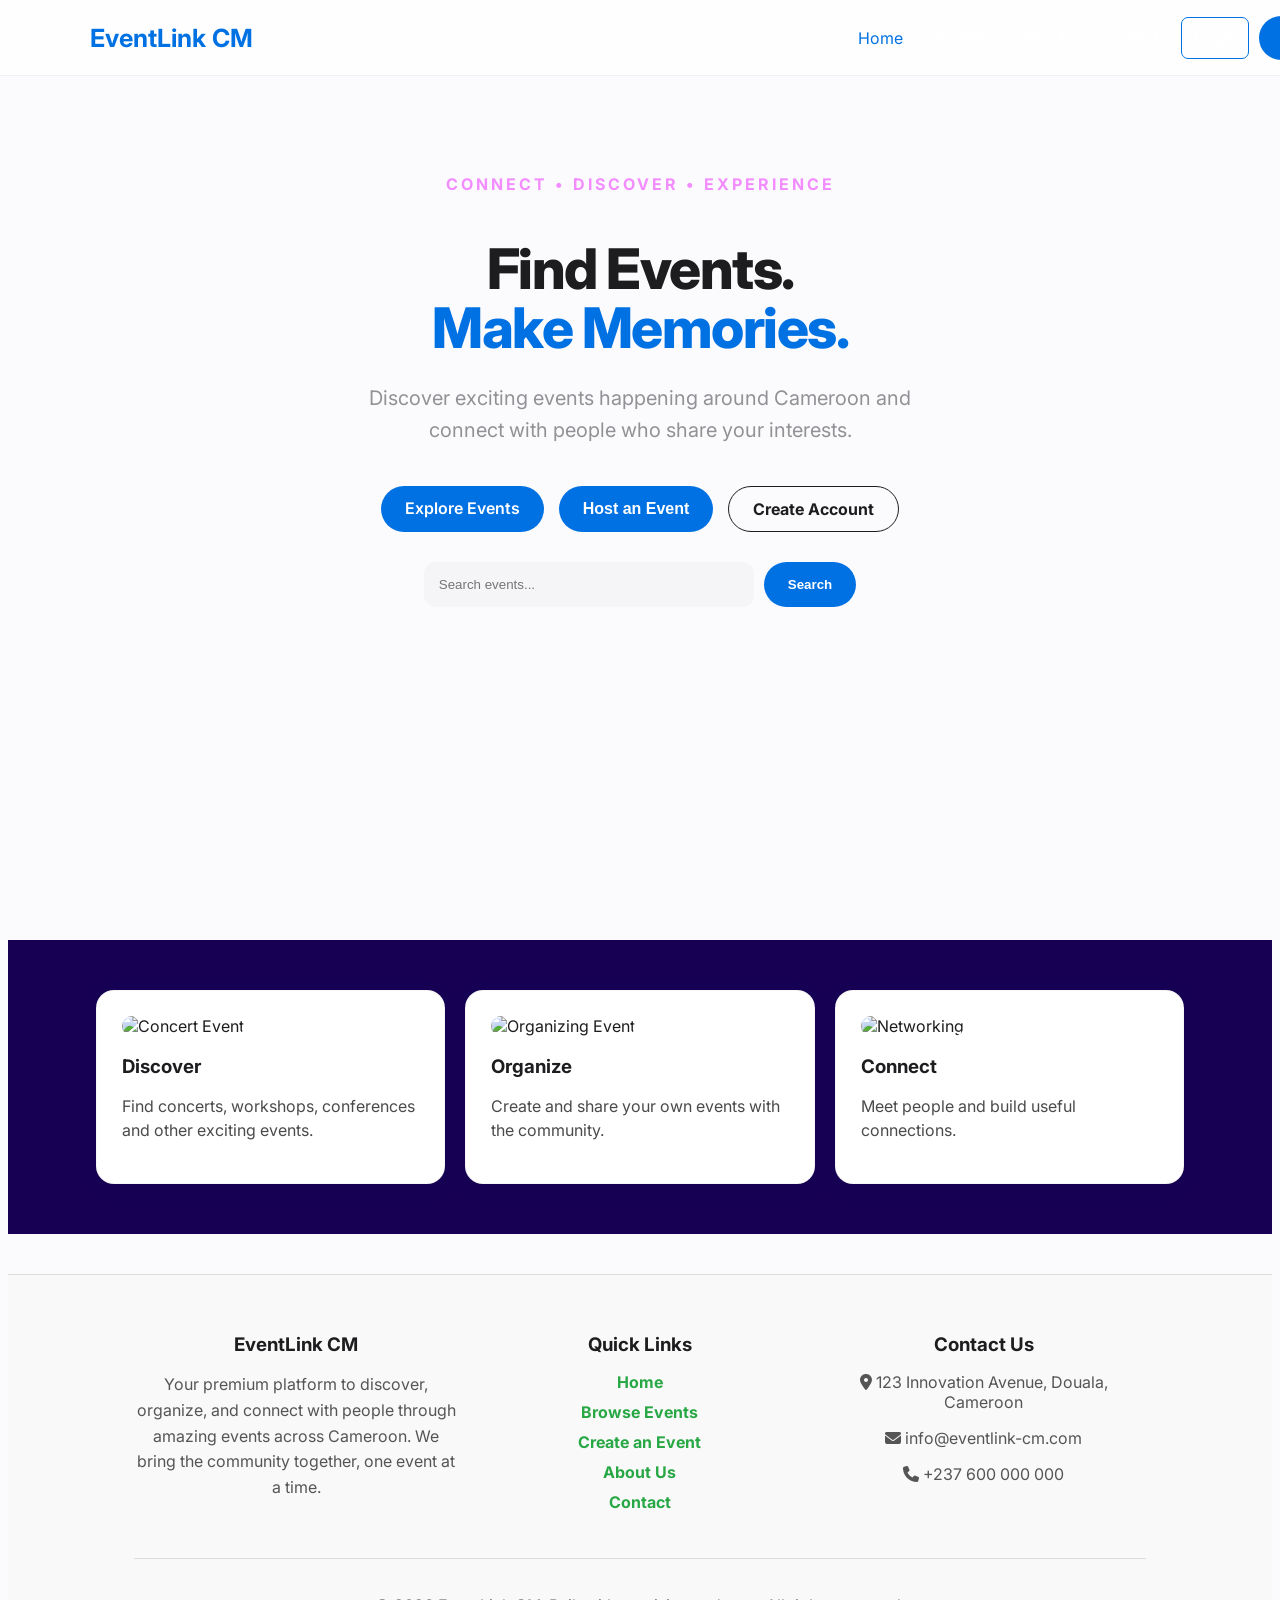
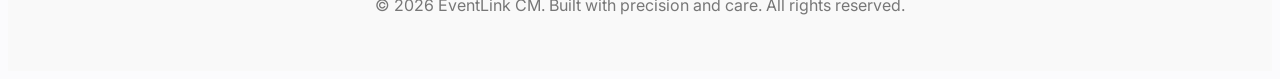
==== EventLink CM Project/frontend/index.html @ 8cf03304 "Add backend scripts and docs" ====
<!-- ==============================================================================
   CHAPTER 7: HTML - THE STRUCTURE (index.html)
   ==============================================================================
   Welcome to HTML (HyperText Markup Language)! 
   HTML is the skeleton of every website. It is made up of "tags" that wrap 
   around text to tell the browser what that text is (e.g., a heading, a button, an image).
   
   Every tag is wrapped in angle brackets like <this>. 
   Most tags have an opening tag <div> and a closing tag </div> with a slash.
   ============================================================================== -->

<!-- This tells the web browser: "Hey, I am using the newest version of HTML (HTML5)!" -->
<!DOCTYPE html>
<html lang="en">

<!-- 
    THE HEAD
    The <head> section is invisible to the user. It contains the brain/metadata of the page.
    This is where we set the title of the tab and link our CSS paint (stylesheets).
-->
<head>
    <meta charset="UTF-8">
    <meta name="viewport" content="width=device-width, initial-scale=1.0"> <!-- Makes it work on mobile phones! -->

    <title>EventLink CM | Home</title>

    <!-- 
        Here we link our CSS files. 
        When the browser reads this, it downloads the CSS and paints the webpage!
    -->
    <link rel="stylesheet" href="css/home.css">
    <link rel="stylesheet" href="https://cdnjs.cloudflare.com/ajax/libs/font-awesome/6.4.0/css/all.min.css">
    <link rel="stylesheet" href="css/futuristic.css">
</head>

<!-- 
    THE BODY
    Everything inside the <body> tag is visible to the user on the screen.
-->
<body>

<!-- 
    <header> is a structural tag that tells the browser: "This is the top navigation bar."
    The 'class="navbar"' attribute lets our CSS (futuristic.css) find this exact tag and style it.
-->
<header class="navbar">

    <!-- <a> (Anchor tag) creates a clickable link. "href" tells it where to go when clicked. -->
    <a href="/" class="logo">
        <span>EventLink</span> <span>CM</span>
    </a>

    <!-- <nav> stands for Navigation. It groups all our menu links together. -->
    <nav id="navMenu">
        <a href="/" class="active">Home</a>
        <a href="/events">Events</a>
        <a href="/about">About</a>
        <a href="/contact">Contact</a>

        <a href="/login" class="login-btn">Login</a>
        <a href="/register" class="register-btn">Register</a>
    </nav>

</header>


<!-- 
    <section> is like a chapter in a book. It groups a large piece of the webpage together.
    Here we create the "Hero" section (the big welcome banner).
-->
<section class="hero">

    <!-- <div> is an invisible box used to group elements together so we can style them. -->
    <div class="hero-content">

        <!-- <p> stands for Paragraph. It is used for standard text. -->
        <p class="tagline">
            CONNECT • DISCOVER • EXPERIENCE
        </p>

        <!-- <h1> is a Heading 1. It is the biggest, most important text on the page. -->
        <h1>
            Find Events.<br> <!-- <br> creates a line break (like pressing Enter on a keyboard) -->
            <span>Make Memories.</span> <!-- <span> lets us color a specific word differently using CSS -->
        </h1>

        <p class="intro">
            Discover exciting events happening around Cameroon
            and connect with people who share your interests.
        </p>

        <div class="hero-buttons">
            <a href="/events" class="primary-btn">Explore Events</a>
            
            <!-- 
                This button has an 'onclick' attribute. 
                When clicked, it triggers a JavaScript function called goToCreateEvent().
            -->
            <button onclick="goToCreateEvent()" class="primary-btn" style="background-color: #28a745; color: white; border-color: #28a745; padding: 12px 24px; font-weight: 600; font-size: 16px;">Host an Event</button>
            <a href="/register" class="secondary-btn" style="background: transparent; color: #1D1D1F; border: 1px solid #1D1D1F; padding: 12px 24px; text-decoration: none; display: inline-block; font-weight: bold; border-radius: 999px;">Create Account</a>
        </div>
        
        <div class="home-search-container" style="margin-top: 30px; display: flex; justify-content: center; gap: 10px;">
            <!-- <input> creates a text box where the user can type something. -->
            <input type="text" id="homeSearch" placeholder="Search events..." style="padding: 12px; width: 300px; border-radius: 4px; border: 1px solid #ccc;">
            <button onclick="searchFromHome()" style="padding: 12px 24px;">Search</button>
        </div>

    </div>

</section>


<section class="quick-section">

    <div class="quick-card">
        <!-- <img> displays an image. "src" is the URL of the image. "alt" is text for blind users using screen readers. -->
        <img src="https://images.unsplash.com/photo-1540575467063-178a50c2df87?w=500&auto=format&fit=crop&q=60" alt="Concert Event">
        <h3>Discover</h3> <!-- <h3> is a Heading 3. Smaller than an h1 or h2. -->
        <p>
            Find concerts, workshops, conferences and other
            exciting events.
        </p>
    </div>

    <div class="quick-card">
        <img src="https://images.unsplash.com/photo-1505373877841-8d25f7d46678?w=500&auto=format&fit=crop&q=60" alt="Organizing Event">
        <h3>Organize</h3>
        <p>
            Create and share your own events with the community.
        </p>
    </div>

    <div class="quick-card">
        <img src="https://images.unsplash.com/photo-1511632765486-a01c80cf59af?w=500&auto=format&fit=crop&q=60" alt="Networking">
        <h3>Connect</h3>
        <p>
            Meet people and build useful connections.
        </p>
    </div>

</section>


<!-- 
    <footer> tells the browser: "This is the very bottom of the page." 
    We use "inline styles" (style="...") here. This is a quick way to apply CSS directly to a tag 
    without needing to use futuristic.css.
-->
<footer style="background-color: #f9f9f9; padding: 40px 10%; border-top: 1px solid #ddd; margin-top: 40px;">
    <div style="display: flex; justify-content: space-between; flex-wrap: wrap; gap: 20px;">
        <div style="flex: 1; min-width: 250px;">
            <h3 style="color: #10003c; margin-bottom: 15px; font-family: 'Orbitron', sans-serif;">EventLink CM</h3>
            <p style="color: #555; line-height: 1.6;">Your premium platform to discover, organize, and connect with people through amazing events across Cameroon. We bring the community together, one event at a time.</p>
        </div>
        <div style="flex: 1; min-width: 200px;">
            <h3 style="color: #10003c; margin-bottom: 15px; font-family: 'Orbitron', sans-serif;">Quick Links</h3>
            <!-- <ul> creates an Unordered List (bullet points). <li> creates a List Item. -->
            <ul style="list-style: none; padding: 0;">
                <li style="margin-bottom: 10px;"><a href="/" style="color: #28a745; text-decoration: none; font-weight: bold;">Home</a></li>
                <li style="margin-bottom: 10px;"><a href="/events" style="color: #28a745; text-decoration: none; font-weight: bold;">Browse Events</a></li>
                <li style="margin-bottom: 10px;"><a href="/create-event" style="color: #28a745; text-decoration: none; font-weight: bold;">Create an Event</a></li>
                <li style="margin-bottom: 10px;"><a href="/about" style="color: #28a745; text-decoration: none; font-weight: bold;">About Us</a></li>
                <li style="margin-bottom: 10px;"><a href="/contact" style="color: #28a745; text-decoration: none; font-weight: bold;">Contact</a></li>
            </ul>
        </div>
        <div style="flex: 1; min-width: 250px;">
            <h3 style="color: #10003c; margin-bottom: 15px; font-family: 'Orbitron', sans-serif;">Contact Us</h3>
            <p style="color: #555; margin-bottom: 10px;"><i class="fas fa-map-marker-alt"></i> 123 Innovation Avenue, Douala, Cameroon</p>
            <p style="color: #555; margin-bottom: 10px;"><i class="fas fa-envelope"></i> info@eventlink-cm.com</p>
            <p style="color: #555;"><i class="fas fa-phone"></i> +237 600 000 000</p>
        </div>
    </div>
    <div style="text-align: center; margin-top: 30px; padding-top: 20px; border-top: 1px solid #ddd; color: #777;">
        <p>© 2026 EventLink CM. Built with precision and care. All rights reserved.</p>
    </div>
</footer>

<!-- 
    <script> tags are always placed at the VERY BOTTOM of the body.
    Why? Because the browser loads the page from top to bottom. We want the user to see the 
    HTML and CSS immediately before the browser starts downloading the Javascript logic.
-->
<script src="js/home.js"></script>

</body>
</html>
---- EventLink CM Project/frontend/css/home.css ----
@* {
    margin: 0;
    padding: 0;
    box-sizing: border-box;
}

body {
    font-family: Arial, sans-serif;
    background: #1200441c;
    color: white;
}


/* NAVBAR */

.navbar {
    position: absolute;
    top: 0;
    left: 0;

    width: 100%;
    height: 75px;

    display: flex;
    align-items: center;
    justify-content: space-between;

    padding: 0 7%;

    background: rgba(10, 0, 40, 0.65);

    z-index: 10;
}

.logo {
    color: white;
    text-decoration: none;

    font-size: 25px;
    font-weight: bold;
}

.logo span {
    color: #0071E3;
}

nav {
    display: flex;
    align-items: center;
    gap: 10px;
}

nav a {
    color: white;
    text-decoration: none;

    padding: 10px 12px;
}

nav a:hover,
nav .active {
    color: #0071E3;
}


/* BUTTONS */

.login-btn {
    border: 1px solid #0071E3;
    border-radius: 7px;
}

.register-btn {
    background: #0071E3;
    color: #16002f !important;

    border-radius: 7px;
}


/* MOBILE MENU */

.menu-btn {
    display: none;

    border: none;
    background: none;

    color: white;

    font-size: 27px;

    cursor: pointer;
}


/* HERO */

.hero {
    min-height: 78vh;

    display: flex;
    align-items: center;

    padding: 120px 10% 60px;

    background-image:
        linear-gradient(
            rgba(12, 0, 55, 0.35),
            rgba(12, 0, 55, 0.50)
        ),
        url("../images/background.jpeg");

    background-size: cover;
    background-position: center;
}

.hero-content {
    max-width: 650px;
}

.tagline {
    color: #f28cff;

    letter-spacing: 3px;

    font-weight: bold;

    margin-bottom: 15px;
}

h1 {
    font-size: clamp(45px, 7vw, 78px);

    line-height: 1.05;

    margin-bottom: 20px;
}

h1 span {
    color: #0071E3;
}

.intro {
    font-size: 18px;

    line-height: 1.6;

    max-width: 570px;

    opacity: 0.9;
}


/* HERO BUTTONS */

.hero-buttons {
    display: flex;

    gap: 15px;

    margin-top: 30px;
}

.primary-btn,
.secondary-btn {
    padding: 14px 22px;

    border-radius: 8px;

    text-decoration: none;

    font-weight: bold;
}

.primary-btn {
    background: #0071E3;

    color: #18002f;
}

.secondary-btn {
    border: 1px solid white;

    color: white;
}


/* QUICK SECTION */

.quick-section {
    display: flex;

    gap: 20px;

    justify-content: center;

    padding: 50px 7%;

    background: #170054;
}

.quick-card {
    width: 30%;

    padding: 25px;

    background: rgba(255,255,255,0.08);

    border-radius: 12px;
}

.quick-card h3 {
    margin-bottom: 10px;
}

.quick-card p {
    line-height: 1.5;

    opacity: 0.8;
}


/* FOOTER */

footer {
    text-align: center;

    padding: 20px;

    background: #0d0032;
}


/* RESPONSIVE */

@media(max-width: 800px) {

    nav {
        display: none;
    }

    .menu-btn {
        display: block;
    }

    .quick-section {
        flex-direction: column;
    }

    .quick-card {
        width: 100%;
    }

    .hero {
        padding-left: 7%;
        padding-right: 7%;
    }
}
---- EventLink CM Project/frontend/css/futuristic.css ----
/* ==============================================================================
   CHAPTER 6: CSS - THE PAINT AND DECORATION (futuristic.css)
   ==============================================================================
   Welcome to CSS (Cascading Style Sheets)! 
   If HTML builds the walls and doors of our house, CSS is the interior designer.
   It controls colors, fonts, spacing, and animations.
   
   How it works:
   1. You select a target (e.g., "body" or a specific class like ".navbar").
   2. You give it rules (e.g., "color: blue").
   ============================================================================== */

/* This line imports a beautiful font called "Inter" from Google's free font library */
@import url('https://fonts.googleapis.com/css2?family=Inter:wght@400;500;600;700;800&display=swap');

/* ------------------------------------------------------------------------------
   1. THE BODY (The entirely of the webpage)
   ------------------------------------------------------------------------------ */
/* Selecting "body" means these rules apply to the entire website background. */
body {
    background-color: #FBFBFD !important; /* A very light, clean gray/white */
    color: #1D1D1F !important;            /* Dark gray for the text (easier on eyes than pure black) */
    
    /* We tell the browser to use our imported "Inter" font. 
       If it fails, it falls back to Arial or sans-serif. */
    font-family: -apple-system, BlinkMacSystemFont, "Inter", "Segoe UI", Roboto, Helvetica, Arial, sans-serif !important;
    
    /* These smooth out the jagged edges of text on modern screens */
    -webkit-font-smoothing: antialiased;
    -moz-osx-font-smoothing: grayscale;
}

/* ------------------------------------------------------------------------------
   2. TYPOGRAPHY (Headers and Logos)
   ------------------------------------------------------------------------------ */
/* You can select multiple things at once by separating them with commas. */
h1, h2, h3, .logo {
    font-family: inherit !important;
    color: #1D1D1F !important;
    font-weight: 700 !important; /* Makes the text bold and thick */
}

/* ------------------------------------------------------------------------------
   3. CLASSES (Reusable Styles)
   ------------------------------------------------------------------------------ */
/* 
   A dot (.) means we are selecting a "class".
   In HTML, if you write <div class="navbar">, this CSS will find it and style it!
*/
.navbar {
    /* rgba is a color format: Red, Green, Blue, Alpha(Transparency). 0.72 means 72% solid. */
    background: rgba(255, 255, 255, 0.72) !important;
    
    /* 'backdrop-filter' is a modern trick that creates a frosted-glass blur effect behind the navbar! */
    backdrop-filter: blur(20px) saturate(180%) !important;
    -webkit-backdrop-filter: blur(20px) saturate(180%) !important;
    
    /* Adds a tiny, almost invisible line at the bottom of the navbar to separate it */
    border-bottom: 1px solid rgba(0, 0, 0, 0.05) !important;
}

/* ------------------------------------------------------------------------------
   4. HOVER STATES (Interactivity)
   ------------------------------------------------------------------------------ */
/* The ":hover" pseudo-class tells CSS what to do when the user's mouse rests on the button. */
.primary-btn:hover, button:hover {
    background: #0077ED !important; /* Slightly brighter blue */
    /* Make the shadow larger to make the button look like it is lifting off the page */
    box-shadow: 0 6px 20px rgba(0, 113, 227, 0.4) !important;
    /* Move the button 1 pixel UP on the Y-axis */
    transform: translateY(-1px) !important;
}

/* ------------------------------------------------------------------------------
   5. GENERAL COMPONENTS (Buttons & Inputs)
   ------------------------------------------------------------------------------ */
/* We style the primary buttons to look like modern pill-shaped SaaS buttons. */
.primary-btn, button, .register-btn {
    background: #0071E3 !important; /* Apple Blue */
    color: #ffffff !important;      /* White text */
    border: none !important;        /* Remove the ugly default borders */
    
    /* 'border-radius: 999px' makes the corners completely round (a pill shape) */
    border-radius: 999px !important; 
    
    /* 'padding' is the inner space between the text and the edge of the button */
    padding: 12px 24px !important;
    font-weight: 600 !important;
    
    /* 'transition' makes the hover animations smooth (taking 0.3 seconds) instead of instant */
    transition: all 0.3s ease !important;
    cursor: pointer; /* Changes the mouse arrow into a clicking hand */
}

/* Modern text input boxes for forms */
input, select, textarea {
    background: #F5F5F7 !important;
    color: #1D1D1F !important;
    border-radius: 12px !important; /* Slightly rounded corners */
    padding: 14px !important;
    border: 1px solid transparent !important;
    transition: all 0.2s ease !important;
}

/* When the user clicks inside an input box, it "focuses". */
input:focus, select:focus, textarea:focus {
    border-color: #0071E3 !important; /* Give it a blue border */
    background: #ffffff !important;   /* Turn the background pure white */
    outline: none !important;
    /* Create a glowing blue ring around the box */
    box-shadow: 0 0 0 4px rgba(0, 113, 227, 0.1) !important;
}

/* ------------------------------------------------------------------------------
   6. CARDS AND LAYOUT
   ------------------------------------------------------------------------------ */
/* These rules make our event cards look like premium physical cards floating on the screen. */
.event-card, .quick-card, .auth-box, .about-box {
    background: #ffffff !important;
    border: 1px solid rgba(0, 0, 0, 0.04) !important;
    
    /* Adds a very soft shadow below the card */
    box-shadow: 0 4px 24px rgba(0, 0, 0, 0.04) !important;
    border-radius: 18px !important;
    transition: transform 0.3s ease, box-shadow 0.3s ease !important;
}

.event-card:hover, .quick-card:hover {
    transform: translateY(-4px) !important; /* Float up 4 pixels when hovered */
    box-shadow: 0 12px 32px rgba(0, 0, 0, 0.08) !important; /* Shadow gets darker/bigger */
}

.hero {
    background: #FBFBFD !important;
    text-align: center;
    padding: 150px 10% 80px 10% !important;
    
    /* Flexbox is a layout mode that makes centering and aligning things very easy! */
    display: flex;
    flex-direction: column;
    align-items: center;
}

.hero h1 {
    font-size: 56px !important;
    font-weight: 800 !important;
    letter-spacing: -1.5px !important; /* Squeezes the letters slightly closer together */
    margin-bottom: 24px !important;
}

.hero .intro {
    color: #86868B !important;
    font-size: 20px !important;
    max-width: 600px;
    margin: 0 auto 40px auto !important; /* Centers the text block horizontally */
}

.hero-buttons {
    display: flex;
    justify-content: center;
    gap: 15px; /* Adds 15 pixels of space between the buttons */
    width: 100%;
}

.event-icon img, .quick-card img {
    border-radius: 12px !important;
    width: 100%;
    /* 'object-fit: cover' ensures the image fills the space without stretching/distorting */
    object-fit: cover; 
}
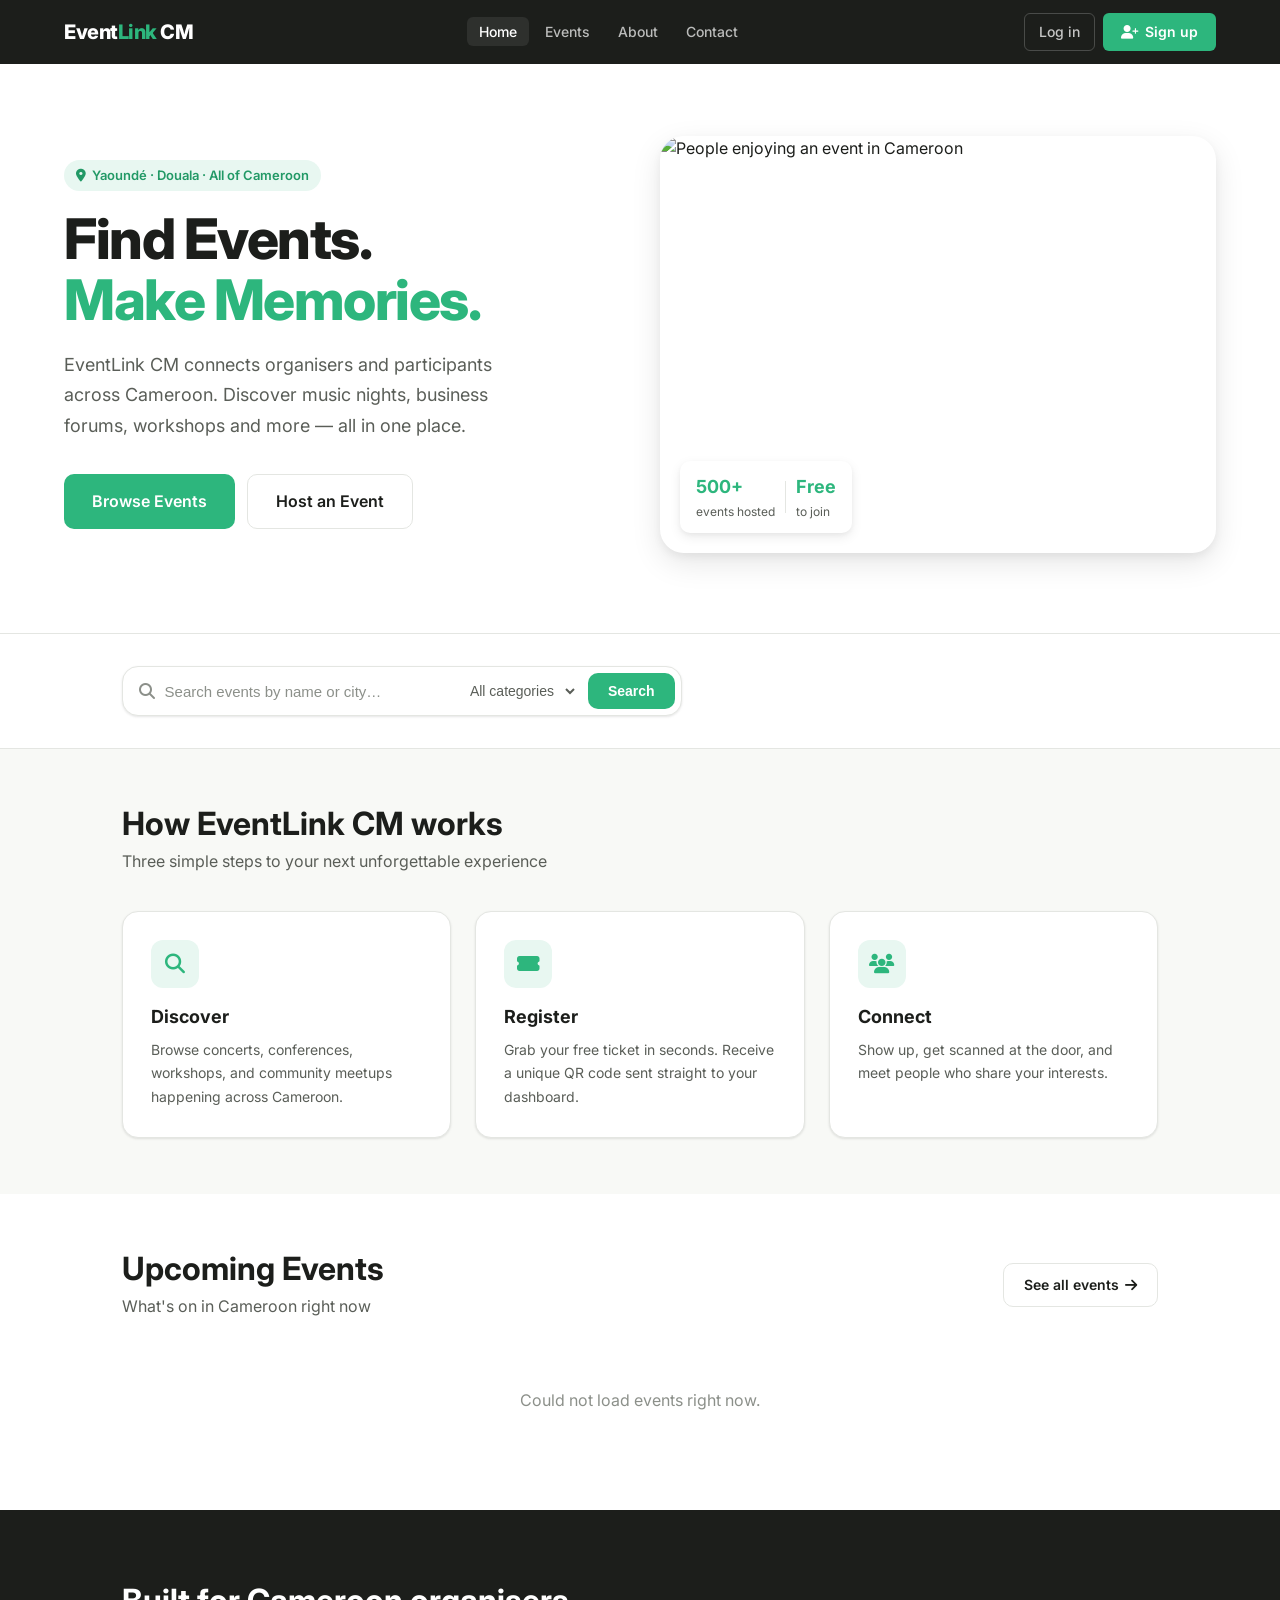
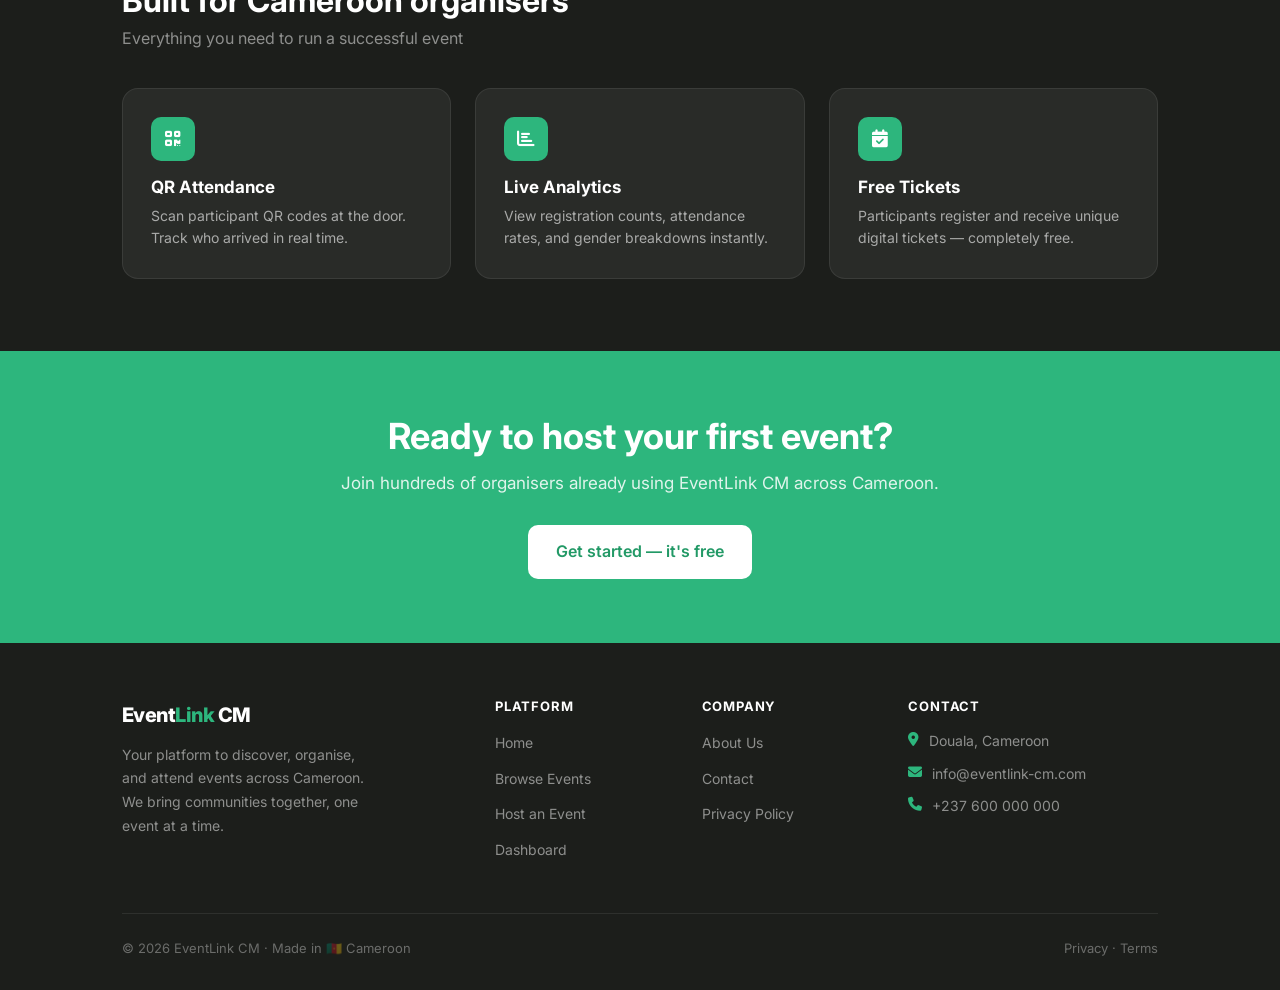
==== commit 536c46e5: "prepare for render deployment" ====
--- a/EventLink CM Project/frontend/index.html
+++ b/EventLink CM Project/frontend/index.html
@@ -1,187 +1,204 @@
-<!-- ==============================================================================
-   CHAPTER 7: HTML - THE STRUCTURE (index.html)
-   ==============================================================================
-   Welcome to HTML (HyperText Markup Language)! 
-   HTML is the skeleton of every website. It is made up of "tags" that wrap 
-   around text to tell the browser what that text is (e.g., a heading, a button, an image).
-   
-   Every tag is wrapped in angle brackets like <this>. 
-   Most tags have an opening tag <div> and a closing tag </div> with a slash.
-   ============================================================================== -->
-
-<!-- This tells the web browser: "Hey, I am using the newest version of HTML (HTML5)!" -->
 <!DOCTYPE html>
 <html lang="en">
-
-<!-- 
-    THE HEAD
-    The <head> section is invisible to the user. It contains the brain/metadata of the page.
-    This is where we set the title of the tab and link our CSS paint (stylesheets).
--->
 <head>
-    <meta charset="UTF-8">
-    <meta name="viewport" content="width=device-width, initial-scale=1.0"> <!-- Makes it work on mobile phones! -->
-
-    <title>EventLink CM | Home</title>
-
-    <!-- 
-        Here we link our CSS files. 
-        When the browser reads this, it downloads the CSS and paints the webpage!
-    -->
-    <link rel="stylesheet" href="css/home.css">
-    <link rel="stylesheet" href="https://cdnjs.cloudflare.com/ajax/libs/font-awesome/6.4.0/css/all.min.css">
-    <link rel="stylesheet" href="css/futuristic.css">
+  <meta charset="UTF-8">
+  <meta name="viewport" content="width=device-width, initial-scale=1.0">
+  <title>EventLink CM | Discover Events in Cameroon</title>
+  <link rel="stylesheet" href="css/style.css">
+  <link rel="stylesheet" href="https://cdnjs.cloudflare.com/ajax/libs/font-awesome/6.4.0/css/all.min.css">
 </head>
-
-<!-- 
-    THE BODY
-    Everything inside the <body> tag is visible to the user on the screen.
--->
 <body>
 
-<!-- 
-    <header> is a structural tag that tells the browser: "This is the top navigation bar."
-    The 'class="navbar"' attribute lets our CSS (futuristic.css) find this exact tag and style it.
--->
+<!-- NAVBAR -->
 <header class="navbar">
-
-    <!-- <a> (Anchor tag) creates a clickable link. "href" tells it where to go when clicked. -->
-    <a href="/" class="logo">
-        <span>EventLink</span> <span>CM</span>
-    </a>
-
-    <!-- <nav> stands for Navigation. It groups all our menu links together. -->
-    <nav id="navMenu">
-        <a href="/" class="active">Home</a>
-        <a href="/events">Events</a>
-        <a href="/about">About</a>
-        <a href="/contact">Contact</a>
-
-        <a href="/login" class="login-btn">Login</a>
-        <a href="/register" class="register-btn">Register</a>
-    </nav>
-
+  <a href="/" class="logo">Event<span>Link</span> CM</a>
+
+  <ul class="nav-links" id="navLinks">
+    <li><a href="/" class="active">Home</a></li>
+    <li><a href="/events">Events</a></li>
+    <li><a href="/about">About</a></li>
+    <li><a href="/contact">Contact</a></li>
+  </ul>
+
+  <div class="nav-actions">
+    <a href="/login" class="btn-ghost">Log in</a>
+    <a href="/register" class="btn-primary"><i class="fas fa-user-plus"></i> Sign up</a>
+    <button class="menu-toggle" onclick="toggleNav()" aria-label="Menu">
+      <i class="fas fa-bars"></i>
+    </button>
+  </div>
 </header>
 
-
-<!-- 
-    <section> is like a chapter in a book. It groups a large piece of the webpage together.
-    Here we create the "Hero" section (the big welcome banner).
--->
+<!-- HERO -->
 <section class="hero">
-
-    <!-- <div> is an invisible box used to group elements together so we can style them. -->
-    <div class="hero-content">
-
-        <!-- <p> stands for Paragraph. It is used for standard text. -->
-        <p class="tagline">
-            CONNECT • DISCOVER • EXPERIENCE
-        </p>
-
-        <!-- <h1> is a Heading 1. It is the biggest, most important text on the page. -->
-        <h1>
-            Find Events.<br> <!-- <br> creates a line break (like pressing Enter on a keyboard) -->
-            <span>Make Memories.</span> <!-- <span> lets us color a specific word differently using CSS -->
-        </h1>
-
-        <p class="intro">
-            Discover exciting events happening around Cameroon
-            and connect with people who share your interests.
-        </p>
-
-        <div class="hero-buttons">
-            <a href="/events" class="primary-btn">Explore Events</a>
-            
-            <!-- 
-                This button has an 'onclick' attribute. 
-                When clicked, it triggers a JavaScript function called goToCreateEvent().
-            -->
-            <button onclick="goToCreateEvent()" class="primary-btn" style="background-color: #28a745; color: white; border-color: #28a745; padding: 12px 24px; font-weight: 600; font-size: 16px;">Host an Event</button>
-            <a href="/register" class="secondary-btn" style="background: transparent; color: #1D1D1F; border: 1px solid #1D1D1F; padding: 12px 24px; text-decoration: none; display: inline-block; font-weight: bold; border-radius: 999px;">Create Account</a>
+  <div class="hero-text">
+    <span class="hero-badge"><i class="fas fa-map-marker-alt"></i> Yaoundé · Douala · All of Cameroon</span>
+    <h1>Find Events.<br><em>Make Memories.</em></h1>
+    <p>EventLink CM connects organisers and participants across Cameroon. Discover music nights, business forums, workshops and more — all in one place.</p>
+    <div class="hero-cta">
+      <a href="/events" class="btn btn-green btn-lg">Browse Events</a>
+      <a href="/register" class="btn btn-outline btn-lg">Host an Event</a>
+    </div>
+  </div>
+  <div class="hero-visual">
+    <img src="https://images.unsplash.com/photo-1540575467063-178a50c2df87?w=800&auto=format&fit=crop&q=80" alt="People enjoying an event in Cameroon">
+    <div class="hero-stat-bubble">
+      <div>
+        <strong>500+</strong>
+        <div style="font-size:12px;color:#5A5E58;">events hosted</div>
+      </div>
+      <span style="width:1px;height:32px;background:#E4E6E2;"></span>
+      <div>
+        <strong style="color:#2DB67D;">Free</strong>
+        <div style="font-size:12px;color:#5A5E58;">to join</div>
+      </div>
+    </div>
+  </div>
+</section>
+
+<!-- SEARCH + FILTER -->
+<section class="section-sm" style="background:#fff;border-bottom:1px solid #E4E6E2;">
+  <div class="container">
+    <div class="search-bar">
+      <i class="fas fa-search" style="color:#8C908A;"></i>
+      <input type="text" id="homeSearch" placeholder="Search events by name or city…">
+      <select id="homeCategory">
+        <option value="all">All categories</option>
+        <option value="music">🎵 Music</option>
+        <option value="business">💼 Business</option>
+        <option value="technology">💻 Technology</option>
+        <option value="education">📚 Education</option>
+        <option value="sports">⚽ Sports</option>
+      </select>
+      <button class="btn btn-green" onclick="searchFromHome()">Search</button>
+    </div>
+  </div>
+</section>
+
+<!-- HOW IT WORKS -->
+<section class="section" style="background:#F8F9F6;">
+  <div class="container">
+    <h2 class="section-title">How EventLink CM works</h2>
+    <p class="section-sub">Three simple steps to your next unforgettable experience</p>
+    <div class="grid-3">
+      <div class="card" style="padding:28px;">
+        <div style="width:48px;height:48px;background:#E8F7F1;border-radius:12px;display:flex;align-items:center;justify-content:center;margin-bottom:18px;">
+          <i class="fas fa-search" style="color:#2DB67D;font-size:20px;"></i>
         </div>
-        
-        <div class="home-search-container" style="margin-top: 30px; display: flex; justify-content: center; gap: 10px;">
-            <!-- <input> creates a text box where the user can type something. -->
-            <input type="text" id="homeSearch" placeholder="Search events..." style="padding: 12px; width: 300px; border-radius: 4px; border: 1px solid #ccc;">
-            <button onclick="searchFromHome()" style="padding: 12px 24px;">Search</button>
+        <h3 style="font-size:18px;margin-bottom:10px;">Discover</h3>
+        <p style="color:#5A5E58;font-size:14px;line-height:1.7;">Browse concerts, conferences, workshops, and community meetups happening across Cameroon.</p>
+      </div>
+      <div class="card" style="padding:28px;">
+        <div style="width:48px;height:48px;background:#E8F7F1;border-radius:12px;display:flex;align-items:center;justify-content:center;margin-bottom:18px;">
+          <i class="fas fa-ticket-alt" style="color:#2DB67D;font-size:20px;"></i>
         </div>
-
-    </div>
-
-</section>
-
-
-<section class="quick-section">
-
-    <div class="quick-card">
-        <!-- <img> displays an image. "src" is the URL of the image. "alt" is text for blind users using screen readers. -->
-        <img src="https://images.unsplash.com/photo-1540575467063-178a50c2df87?w=500&auto=format&fit=crop&q=60" alt="Concert Event">
-        <h3>Discover</h3> <!-- <h3> is a Heading 3. Smaller than an h1 or h2. -->
-        <p>
-            Find concerts, workshops, conferences and other
-            exciting events.
-        </p>
-    </div>
-
-    <div class="quick-card">
-        <img src="https://images.unsplash.com/photo-1505373877841-8d25f7d46678?w=500&auto=format&fit=crop&q=60" alt="Organizing Event">
-        <h3>Organize</h3>
-        <p>
-            Create and share your own events with the community.
-        </p>
-    </div>
-
-    <div class="quick-card">
-        <img src="https://images.unsplash.com/photo-1511632765486-a01c80cf59af?w=500&auto=format&fit=crop&q=60" alt="Networking">
-        <h3>Connect</h3>
-        <p>
-            Meet people and build useful connections.
-        </p>
-    </div>
-
-</section>
-
-
-<!-- 
-    <footer> tells the browser: "This is the very bottom of the page." 
-    We use "inline styles" (style="...") here. This is a quick way to apply CSS directly to a tag 
-    without needing to use futuristic.css.
--->
-<footer style="background-color: #f9f9f9; padding: 40px 10%; border-top: 1px solid #ddd; margin-top: 40px;">
-    <div style="display: flex; justify-content: space-between; flex-wrap: wrap; gap: 20px;">
-        <div style="flex: 1; min-width: 250px;">
-            <h3 style="color: #10003c; margin-bottom: 15px; font-family: 'Orbitron', sans-serif;">EventLink CM</h3>
-            <p style="color: #555; line-height: 1.6;">Your premium platform to discover, organize, and connect with people through amazing events across Cameroon. We bring the community together, one event at a time.</p>
+        <h3 style="font-size:18px;margin-bottom:10px;">Register</h3>
+        <p style="color:#5A5E58;font-size:14px;line-height:1.7;">Grab your free ticket in seconds. Receive a unique QR code sent straight to your dashboard.</p>
+      </div>
+      <div class="card" style="padding:28px;">
+        <div style="width:48px;height:48px;background:#E8F7F1;border-radius:12px;display:flex;align-items:center;justify-content:center;margin-bottom:18px;">
+          <i class="fas fa-users" style="color:#2DB67D;font-size:20px;"></i>
         </div>
-        <div style="flex: 1; min-width: 200px;">
-            <h3 style="color: #10003c; margin-bottom: 15px; font-family: 'Orbitron', sans-serif;">Quick Links</h3>
-            <!-- <ul> creates an Unordered List (bullet points). <li> creates a List Item. -->
-            <ul style="list-style: none; padding: 0;">
-                <li style="margin-bottom: 10px;"><a href="/" style="color: #28a745; text-decoration: none; font-weight: bold;">Home</a></li>
-                <li style="margin-bottom: 10px;"><a href="/events" style="color: #28a745; text-decoration: none; font-weight: bold;">Browse Events</a></li>
-                <li style="margin-bottom: 10px;"><a href="/create-event" style="color: #28a745; text-decoration: none; font-weight: bold;">Create an Event</a></li>
-                <li style="margin-bottom: 10px;"><a href="/about" style="color: #28a745; text-decoration: none; font-weight: bold;">About Us</a></li>
-                <li style="margin-bottom: 10px;"><a href="/contact" style="color: #28a745; text-decoration: none; font-weight: bold;">Contact</a></li>
-            </ul>
-        </div>
-        <div style="flex: 1; min-width: 250px;">
-            <h3 style="color: #10003c; margin-bottom: 15px; font-family: 'Orbitron', sans-serif;">Contact Us</h3>
-            <p style="color: #555; margin-bottom: 10px;"><i class="fas fa-map-marker-alt"></i> 123 Innovation Avenue, Douala, Cameroon</p>
-            <p style="color: #555; margin-bottom: 10px;"><i class="fas fa-envelope"></i> info@eventlink-cm.com</p>
-            <p style="color: #555;"><i class="fas fa-phone"></i> +237 600 000 000</p>
-        </div>
-    </div>
-    <div style="text-align: center; margin-top: 30px; padding-top: 20px; border-top: 1px solid #ddd; color: #777;">
-        <p>© 2026 EventLink CM. Built with precision and care. All rights reserved.</p>
-    </div>
+        <h3 style="font-size:18px;margin-bottom:10px;">Connect</h3>
+        <p style="color:#5A5E58;font-size:14px;line-height:1.7;">Show up, get scanned at the door, and meet people who share your interests.</p>
+      </div>
+    </div>
+  </div>
+</section>
+
+<!-- UPCOMING EVENTS PREVIEW -->
+<section class="section" style="background:#fff;">
+  <div class="container">
+    <div style="display:flex;align-items:center;justify-content:space-between;margin-bottom:28px;flex-wrap:wrap;gap:12px;">
+      <div>
+        <h2 class="section-title">Upcoming Events</h2>
+        <p class="section-sub" style="margin-bottom:0;">What's on in Cameroon right now</p>
+      </div>
+      <a href="/events" class="btn btn-outline">See all events <i class="fas fa-arrow-right"></i></a>
+    </div>
+    <div class="grid-3" id="homeEventGrid">
+      <!-- JS populated -->
+      <div class="event-card" style="grid-column:1/-1;padding:40px;text-align:center;color:#8C908A;">
+        <i class="fas fa-spinner fa-spin" style="font-size:24px;margin-bottom:12px;display:block;"></i>
+        Loading events…
+      </div>
+    </div>
+  </div>
+</section>
+
+<!-- DARK FEATURES SECTION -->
+<section class="features-section">
+  <div class="container">
+    <h2 class="section-title" style="margin-bottom:6px;">Built for Cameroon organisers</h2>
+    <p class="section-sub" style="color:rgba(255,255,255,0.5);margin-bottom:36px;">Everything you need to run a successful event</p>
+    <div class="grid-3">
+      <div class="feature-card">
+        <div class="icon"><i class="fas fa-qrcode"></i></div>
+        <h3>QR Attendance</h3>
+        <p>Scan participant QR codes at the door. Track who arrived in real time.</p>
+      </div>
+      <div class="feature-card">
+        <div class="icon"><i class="fas fa-chart-bar"></i></div>
+        <h3>Live Analytics</h3>
+        <p>View registration counts, attendance rates, and gender breakdowns instantly.</p>
+      </div>
+      <div class="feature-card">
+        <div class="icon"><i class="fas fa-calendar-check"></i></div>
+        <h3>Free Tickets</h3>
+        <p>Participants register and receive unique digital tickets — completely free.</p>
+      </div>
+    </div>
+  </div>
+</section>
+
+<!-- CTA SECTION -->
+<section class="cta-section">
+  <div class="container">
+    <h2>Ready to host your first event?</h2>
+    <p>Join hundreds of organisers already using EventLink CM across Cameroon.</p>
+    <a href="/register" class="btn btn-white btn-lg">Get started — it's free</a>
+  </div>
+</section>
+
+<!-- FOOTER -->
+<footer>
+  <div class="container">
+    <div class="footer-grid">
+      <div class="footer-brand">
+        <div class="logo">Event<span>Link</span> CM</div>
+        <p>Your platform to discover, organise, and attend events across Cameroon. We bring communities together, one event at a time.</p>
+      </div>
+      <div class="footer-col">
+        <h4>Platform</h4>
+        <ul>
+          <li><a href="/">Home</a></li>
+          <li><a href="/events">Browse Events</a></li>
+          <li><a href="/create-event">Host an Event</a></li>
+          <li><a href="/dashboard">Dashboard</a></li>
+        </ul>
+      </div>
+      <div class="footer-col">
+        <h4>Company</h4>
+        <ul>
+          <li><a href="/about">About Us</a></li>
+          <li><a href="/contact">Contact</a></li>
+          <li><a href="#">Privacy Policy</a></li>
+        </ul>
+      </div>
+      <div class="footer-col footer-contact">
+        <h4>Contact</h4>
+        <p><i class="fas fa-map-marker-alt"></i> Douala, Cameroon</p>
+        <p><i class="fas fa-envelope"></i> info@eventlink-cm.com</p>
+        <p><i class="fas fa-phone"></i> +237 600 000 000</p>
+      </div>
+    </div>
+    <div class="footer-bottom">
+      <span>© 2026 EventLink CM · Made in 🇨🇲 Cameroon</span>
+      <span><a href="#">Privacy</a> · <a href="#">Terms</a></span>
+    </div>
+  </div>
 </footer>
 
-<!-- 
-    <script> tags are always placed at the VERY BOTTOM of the body.
-    Why? Because the browser loads the page from top to bottom. We want the user to see the 
-    HTML and CSS immediately before the browser starts downloading the Javascript logic.
--->
 <script src="js/home.js"></script>
-
 </body>
 </html>
--- a/EventLink CM Project/frontend/css/style.css
+++ b/EventLink CM Project/frontend/css/style.css
@@ -0,0 +1,777 @@
+/* =============================================================
+   EventLink CM — Design System
+   Inspired by trimly237.com: clean, human, Cameroon-local feel
+   ============================================================= */
+
+@import url('https://fonts.googleapis.com/css2?family=Inter:wght@300;400;500;600;700;800&display=swap');
+
+/* ── RESET & BASE ─────────────────────────────────────────── */
+*, *::before, *::after {
+  margin: 0;
+  padding: 0;
+  box-sizing: border-box;
+}
+
+:root {
+  --green:       #2DB67D;   /* primary accent — Trimly-style teal-green */
+  --green-dark:  #229966;
+  --green-light: #E8F7F1;
+  --dark:        #1C1E1B;   /* near-black used on navbar, headings */
+  --charcoal:    #2E302D;
+  --gray:        #5A5E58;
+  --gray-light:  #8C908A;
+  --border:      #E4E6E2;
+  --bg:          #F8F9F6;   /* warm off-white */
+  --white:       #FFFFFF;
+  --danger:      #E53E3E;
+  --warning:     #D97706;
+  --shadow-sm:   0 1px 3px rgba(0,0,0,.07), 0 1px 2px rgba(0,0,0,.04);
+  --shadow-md:   0 4px 12px rgba(0,0,0,.08), 0 2px 4px rgba(0,0,0,.04);
+  --shadow-lg:   0 10px 30px rgba(0,0,0,.10), 0 4px 8px rgba(0,0,0,.05);
+  --radius-sm:   6px;
+  --radius-md:   10px;
+  --radius-lg:   16px;
+  --radius-xl:   24px;
+  --font:        'Inter', -apple-system, BlinkMacSystemFont, 'Segoe UI', sans-serif;
+  --transition:  0.2s ease;
+}
+
+html { scroll-behavior: smooth; }
+
+body {
+  font-family: var(--font);
+  background: var(--bg);
+  color: var(--dark);
+  line-height: 1.6;
+  -webkit-font-smoothing: antialiased;
+}
+
+img { max-width: 100%; display: block; }
+a  { color: inherit; text-decoration: none; }
+
+/* ── TYPOGRAPHY ───────────────────────────────────────────── */
+h1, h2, h3, h4, h5 {
+  font-weight: 700;
+  line-height: 1.2;
+  color: var(--dark);
+}
+
+.section-title {
+  font-size: clamp(24px, 3vw, 32px);
+  margin-bottom: 6px;
+}
+.section-sub {
+  color: var(--gray);
+  font-size: 16px;
+  margin-bottom: 36px;
+}
+
+/* ── NAVBAR ───────────────────────────────────────────────── */
+.navbar {
+  position: sticky;
+  top: 0;
+  z-index: 100;
+  background: var(--dark);
+  height: 64px;
+  display: flex;
+  align-items: center;
+  justify-content: space-between;
+  padding: 0 5%;
+  box-shadow: 0 1px 0 rgba(255,255,255,0.06);
+}
+
+.logo {
+  font-size: 20px;
+  font-weight: 800;
+  color: var(--white);
+  letter-spacing: -0.5px;
+}
+.logo span { color: var(--green); }
+
+.nav-links {
+  display: flex;
+  align-items: center;
+  gap: 4px;
+  list-style: none;
+}
+.nav-links a {
+  color: rgba(255,255,255,0.7);
+  font-size: 14px;
+  font-weight: 500;
+  padding: 6px 12px;
+  border-radius: var(--radius-sm);
+  transition: var(--transition);
+}
+.nav-links a:hover,
+.nav-links a.active { color: var(--white); background: rgba(255,255,255,0.08); }
+
+.nav-actions {
+  display: flex;
+  align-items: center;
+  gap: 8px;
+}
+.btn-ghost {
+  color: rgba(255,255,255,0.75);
+  font-size: 14px;
+  font-weight: 500;
+  padding: 7px 14px;
+  border-radius: var(--radius-sm);
+  border: 1px solid rgba(255,255,255,0.2);
+  transition: var(--transition);
+}
+.btn-ghost:hover { border-color: rgba(255,255,255,0.5); color: var(--white); }
+
+.btn-primary {
+  background: var(--green);
+  color: var(--white);
+  font-size: 14px;
+  font-weight: 600;
+  padding: 8px 18px;
+  border-radius: var(--radius-sm);
+  border: none;
+  cursor: pointer;
+  transition: var(--transition);
+  display: inline-flex;
+  align-items: center;
+  gap: 6px;
+}
+.btn-primary:hover { background: var(--green-dark); transform: translateY(-1px); }
+
+/* mobile hamburger */
+.menu-toggle {
+  display: none;
+  background: none;
+  border: none;
+  color: var(--white);
+  font-size: 22px;
+  cursor: pointer;
+  padding: 4px;
+}
+
+/* ── BUTTONS ──────────────────────────────────────────────── */
+.btn {
+  display: inline-flex;
+  align-items: center;
+  gap: 6px;
+  padding: 10px 20px;
+  border-radius: var(--radius-md);
+  font-weight: 600;
+  font-size: 14px;
+  cursor: pointer;
+  border: none;
+  transition: var(--transition);
+}
+.btn-lg { padding: 14px 28px; font-size: 16px; }
+.btn-sm { padding: 6px 14px; font-size: 13px; }
+
+.btn-green  { background: var(--green);  color: var(--white); }
+.btn-green:hover  { background: var(--green-dark); }
+
+.btn-outline {
+  background: transparent;
+  border: 1.5px solid var(--border);
+  color: var(--dark);
+}
+.btn-outline:hover { border-color: var(--green); color: var(--green); }
+
+.btn-danger { background: var(--danger); color: var(--white); }
+
+/* ── HERO (HOME) ──────────────────────────────────────────── */
+.hero {
+  display: grid;
+  grid-template-columns: 1fr 1fr;
+  align-items: center;
+  gap: 40px;
+  padding: 72px 5% 80px;
+  background: var(--white);
+  border-bottom: 1px solid var(--border);
+}
+.hero-badge {
+  display: inline-flex;
+  align-items: center;
+  gap: 6px;
+  background: var(--green-light);
+  color: var(--green-dark);
+  font-size: 13px;
+  font-weight: 600;
+  padding: 5px 12px;
+  border-radius: 999px;
+  margin-bottom: 18px;
+}
+.hero h1 {
+  font-size: clamp(36px, 5vw, 56px);
+  font-weight: 800;
+  letter-spacing: -1.5px;
+  line-height: 1.1;
+  margin-bottom: 18px;
+}
+.hero h1 em {
+  font-style: normal;
+  color: var(--green);
+}
+.hero p {
+  color: var(--gray);
+  font-size: 18px;
+  line-height: 1.7;
+  margin-bottom: 32px;
+  max-width: 480px;
+}
+.hero-cta {
+  display: flex;
+  gap: 12px;
+  flex-wrap: wrap;
+}
+.hero-visual {
+  position: relative;
+  border-radius: var(--radius-xl);
+  overflow: hidden;
+  aspect-ratio: 4/3;
+  box-shadow: var(--shadow-lg);
+}
+.hero-visual img {
+  width: 100%; height: 100%;
+  object-fit: cover;
+}
+.hero-stat-bubble {
+  position: absolute;
+  bottom: 20px;
+  left: 20px;
+  background: var(--white);
+  border-radius: var(--radius-md);
+  padding: 12px 16px;
+  box-shadow: var(--shadow-md);
+  display: flex;
+  align-items: center;
+  gap: 10px;
+  font-size: 13px;
+}
+.hero-stat-bubble strong { font-size: 18px; color: var(--green); }
+
+/* ── SEARCH BAR ───────────────────────────────────────────── */
+.search-bar {
+  display: flex;
+  align-items: center;
+  background: var(--white);
+  border: 1.5px solid var(--border);
+  border-radius: var(--radius-lg);
+  padding: 6px 6px 6px 16px;
+  gap: 10px;
+  box-shadow: var(--shadow-sm);
+  max-width: 560px;
+}
+.search-bar input {
+  flex: 1;
+  border: none;
+  outline: none;
+  font-size: 15px;
+  background: transparent;
+  color: var(--dark);
+}
+.search-bar input::placeholder { color: var(--gray-light); }
+.search-bar select {
+  border: none;
+  outline: none;
+  background: transparent;
+  color: var(--gray);
+  font-size: 14px;
+  cursor: pointer;
+}
+.search-bar .btn { border-radius: var(--radius-md); }
+
+/* ── PAGE LAYOUT ──────────────────────────────────────────── */
+.page-header {
+  background: var(--white);
+  border-bottom: 1px solid var(--border);
+  padding: 36px 5%;
+}
+.page-header h1 { font-size: clamp(22px, 3vw, 30px); margin-bottom: 4px; }
+.page-header p  { color: var(--gray); font-size: 15px; }
+
+.container {
+  max-width: 1200px;
+  margin: 0 auto;
+  padding: 0 5%;
+}
+
+.section { padding: 56px 5%; }
+.section-sm { padding: 32px 5%; }
+
+/* ── CARDS ────────────────────────────────────────────────── */
+.card {
+  background: var(--white);
+  border: 1px solid var(--border);
+  border-radius: var(--radius-lg);
+  overflow: hidden;
+  box-shadow: var(--shadow-sm);
+  transition: transform var(--transition), box-shadow var(--transition);
+}
+.card:hover {
+  transform: translateY(-3px);
+  box-shadow: var(--shadow-md);
+}
+
+/* Event card */
+.event-card {
+  background: var(--white);
+  border: 1px solid var(--border);
+  border-radius: var(--radius-lg);
+  overflow: hidden;
+  transition: transform var(--transition), box-shadow var(--transition);
+}
+.event-card:hover {
+  transform: translateY(-4px);
+  box-shadow: var(--shadow-md);
+}
+.event-card-image {
+  aspect-ratio: 16/9;
+  overflow: hidden;
+}
+.event-card-image img {
+  width: 100%; height: 100%;
+  object-fit: cover;
+  transition: transform 0.4s ease;
+}
+.event-card:hover .event-card-image img { transform: scale(1.04); }
+.event-card-body { padding: 18px; }
+.event-card-category {
+  font-size: 11px;
+  font-weight: 700;
+  text-transform: uppercase;
+  letter-spacing: 0.8px;
+  color: var(--green);
+  margin-bottom: 8px;
+}
+.event-card-title {
+  font-size: 17px;
+  font-weight: 700;
+  margin-bottom: 10px;
+  line-height: 1.3;
+}
+.event-card-meta {
+  display: flex;
+  flex-direction: column;
+  gap: 5px;
+  color: var(--gray);
+  font-size: 13px;
+}
+.event-card-meta span {
+  display: flex;
+  align-items: center;
+  gap: 6px;
+}
+.event-card-meta i { color: var(--green); width: 14px; }
+.event-card-footer {
+  padding: 14px 18px;
+  border-top: 1px solid var(--border);
+  display: flex;
+  align-items: center;
+  justify-content: space-between;
+}
+.event-card-rsvp {
+  font-size: 12px;
+  color: var(--gray-light);
+}
+
+/* Grid layouts */
+.grid-3 { display: grid; grid-template-columns: repeat(3, 1fr); gap: 24px; }
+.grid-2 { display: grid; grid-template-columns: repeat(2, 1fr); gap: 24px; }
+
+/* ── FORM ELEMENTS ────────────────────────────────────────── */
+.form-group { margin-bottom: 18px; }
+.form-group label {
+  display: block;
+  font-size: 13px;
+  font-weight: 600;
+  color: var(--charcoal);
+  margin-bottom: 6px;
+}
+.form-group input,
+.form-group select,
+.form-group textarea {
+  width: 100%;
+  padding: 11px 14px;
+  border: 1.5px solid var(--border);
+  border-radius: var(--radius-md);
+  font-size: 15px;
+  font-family: var(--font);
+  color: var(--dark);
+  background: var(--white);
+  outline: none;
+  transition: border-color var(--transition), box-shadow var(--transition);
+}
+.form-group input:focus,
+.form-group select:focus,
+.form-group textarea:focus {
+  border-color: var(--green);
+  box-shadow: 0 0 0 3px rgba(45,182,125,0.12);
+}
+.form-group textarea { resize: vertical; min-height: 110px; }
+
+/* Auth box */
+.auth-page {
+  min-height: 100vh;
+  display: grid;
+  grid-template-columns: 1fr 1fr;
+}
+.auth-side {
+  background: var(--dark);
+  display: flex;
+  flex-direction: column;
+  justify-content: center;
+  padding: 60px;
+  color: var(--white);
+}
+.auth-side h2 { font-size: 32px; margin-bottom: 14px; color: var(--white); }
+.auth-side p  { color: rgba(255,255,255,0.65); line-height: 1.7; }
+.auth-side .auth-feature {
+  display: flex;
+  align-items: flex-start;
+  gap: 12px;
+  margin-top: 28px;
+}
+.auth-side .auth-feature i {
+  color: var(--green);
+  font-size: 18px;
+  margin-top: 2px;
+  flex-shrink: 0;
+}
+.auth-form-side {
+  display: flex;
+  align-items: center;
+  justify-content: center;
+  padding: 60px 40px;
+  background: var(--bg);
+}
+.auth-form-box {
+  width: 100%;
+  max-width: 400px;
+}
+.auth-form-box h1 {
+  font-size: 26px;
+  margin-bottom: 6px;
+}
+.auth-form-box .subtitle {
+  color: var(--gray);
+  font-size: 14px;
+  margin-bottom: 28px;
+}
+.auth-form-box form {
+  display: flex;
+  flex-direction: column;
+  gap: 14px;
+}
+
+/* ── FILTERS / PILLS ──────────────────────────────────────── */
+.filter-bar {
+  display: flex;
+  align-items: center;
+  gap: 8px;
+  flex-wrap: wrap;
+  margin-bottom: 28px;
+}
+.filter-pill {
+  padding: 6px 16px;
+  border-radius: 999px;
+  font-size: 13px;
+  font-weight: 500;
+  cursor: pointer;
+  border: 1.5px solid var(--border);
+  background: var(--white);
+  color: var(--gray);
+  transition: var(--transition);
+}
+.filter-pill:hover,
+.filter-pill.active {
+  border-color: var(--green);
+  background: var(--green-light);
+  color: var(--green-dark);
+}
+
+/* ── STATS ROW ────────────────────────────────────────────── */
+.stats-row {
+  display: grid;
+  grid-template-columns: repeat(4, 1fr);
+  gap: 16px;
+  margin-bottom: 40px;
+}
+.stat-card {
+  background: var(--white);
+  border: 1px solid var(--border);
+  border-radius: var(--radius-lg);
+  padding: 20px 24px;
+  text-align: center;
+}
+.stat-card .value {
+  font-size: 32px;
+  font-weight: 800;
+  color: var(--dark);
+  display: block;
+}
+.stat-card .label {
+  font-size: 13px;
+  color: var(--gray);
+  margin-top: 4px;
+}
+.stat-card .icon {
+  font-size: 22px;
+  color: var(--green);
+  margin-bottom: 8px;
+}
+
+/* ── BADGES & TAGS ────────────────────────────────────────── */
+.badge {
+  display: inline-block;
+  padding: 3px 10px;
+  border-radius: 999px;
+  font-size: 11px;
+  font-weight: 700;
+  text-transform: uppercase;
+  letter-spacing: 0.5px;
+}
+.badge-green  { background: var(--green-light); color: var(--green-dark); }
+.badge-dark   { background: var(--dark); color: var(--white); }
+.badge-gray   { background: #F0F0EE; color: var(--gray); }
+
+/* ── MODAL ────────────────────────────────────────────────── */
+.modal-overlay {
+  display: none;
+  position: fixed;
+  inset: 0;
+  background: rgba(0,0,0,0.55);
+  z-index: 1000;
+  align-items: center;
+  justify-content: center;
+}
+.modal-overlay.open { display: flex; }
+.modal-box {
+  background: var(--white);
+  border-radius: var(--radius-xl);
+  padding: 36px;
+  max-width: 440px;
+  width: 90%;
+  text-align: center;
+  box-shadow: var(--shadow-lg);
+}
+.modal-box h2 { margin-bottom: 10px; }
+.modal-box p  { color: var(--gray); margin-bottom: 20px; }
+.modal-box img { width: 180px; margin: 16px auto; }
+
+/* ── DASHBOARD SIDEBAR ────────────────────────────────────── */
+.dashboard-layout {
+  display: grid;
+  grid-template-columns: 220px 1fr;
+  min-height: calc(100vh - 64px);
+}
+.sidebar {
+  background: var(--dark);
+  padding: 28px 0;
+  position: sticky;
+  top: 64px;
+  height: calc(100vh - 64px);
+  overflow-y: auto;
+}
+.sidebar-item {
+  display: flex;
+  align-items: center;
+  gap: 10px;
+  padding: 11px 24px;
+  color: rgba(255,255,255,0.6);
+  font-size: 14px;
+  font-weight: 500;
+  cursor: pointer;
+  transition: var(--transition);
+  border-left: 3px solid transparent;
+}
+.sidebar-item:hover,
+.sidebar-item.active {
+  color: var(--white);
+  background: rgba(255,255,255,0.07);
+  border-left-color: var(--green);
+}
+.sidebar-item i { width: 18px; font-size: 15px; }
+.sidebar-section {
+  padding: 14px 24px 6px;
+  font-size: 10px;
+  font-weight: 700;
+  text-transform: uppercase;
+  letter-spacing: 1px;
+  color: rgba(255,255,255,0.25);
+}
+.dashboard-main { padding: 36px 5%; background: var(--bg); }
+
+/* ── ALERT MESSAGES ───────────────────────────────────────── */
+.alert {
+  padding: 12px 16px;
+  border-radius: var(--radius-md);
+  font-size: 14px;
+  font-weight: 500;
+  margin-bottom: 16px;
+}
+.alert-success { background: var(--green-light); color: var(--green-dark); }
+.alert-error   { background: #FFF0F0; color: var(--danger); }
+
+/* ── SECTION ACCENTS ──────────────────────────────────────── */
+.features-section {
+  background: var(--dark);
+  color: var(--white);
+  padding: 72px 5%;
+}
+.features-section h2 { color: var(--white); }
+.feature-card {
+  background: rgba(255,255,255,0.06);
+  border: 1px solid rgba(255,255,255,0.08);
+  border-radius: var(--radius-lg);
+  padding: 28px;
+}
+.feature-card .icon {
+  width: 44px; height: 44px;
+  background: var(--green);
+  border-radius: var(--radius-md);
+  display: flex;
+  align-items: center;
+  justify-content: center;
+  color: var(--white);
+  font-size: 18px;
+  margin-bottom: 16px;
+}
+.feature-card h3 { color: var(--white); font-size: 17px; margin-bottom: 8px; }
+.feature-card p  { color: rgba(255,255,255,0.6); font-size: 14px; line-height: 1.6; }
+
+.cta-section {
+  background: var(--green);
+  color: var(--white);
+  padding: 64px 5%;
+  text-align: center;
+}
+.cta-section h2 { color: var(--white); font-size: clamp(24px, 3vw, 36px); margin-bottom: 12px; }
+.cta-section p  { color: rgba(255,255,255,0.85); font-size: 17px; margin-bottom: 28px; }
+.btn-white { background: var(--white); color: var(--green-dark); }
+.btn-white:hover { background: rgba(255,255,255,0.9); }
+
+/* ── FOOTER ───────────────────────────────────────────────── */
+footer {
+  background: var(--dark);
+  color: rgba(255,255,255,0.75);
+  padding: 56px 5% 32px;
+}
+.footer-grid {
+  display: grid;
+  grid-template-columns: 2fr 1fr 1fr 1.5fr;
+  gap: 40px;
+  margin-bottom: 40px;
+}
+.footer-brand .logo { font-size: 20px; margin-bottom: 12px; }
+.footer-brand p {
+  font-size: 14px;
+  line-height: 1.7;
+  color: rgba(255,255,255,0.5);
+  max-width: 260px;
+}
+.footer-col h4 {
+  color: var(--white);
+  font-size: 13px;
+  font-weight: 700;
+  text-transform: uppercase;
+  letter-spacing: 0.8px;
+  margin-bottom: 16px;
+}
+.footer-col ul { list-style: none; }
+.footer-col ul li { margin-bottom: 10px; }
+.footer-col ul li a {
+  color: rgba(255,255,255,0.5);
+  font-size: 14px;
+  transition: var(--transition);
+}
+.footer-col ul li a:hover { color: var(--green); }
+.footer-contact p {
+  display: flex;
+  align-items: flex-start;
+  gap: 10px;
+  font-size: 14px;
+  color: rgba(255,255,255,0.5);
+  margin-bottom: 10px;
+}
+.footer-contact i { color: var(--green); margin-top: 2px; flex-shrink: 0; }
+.footer-bottom {
+  border-top: 1px solid rgba(255,255,255,0.08);
+  padding-top: 24px;
+  display: flex;
+  align-items: center;
+  justify-content: space-between;
+  font-size: 13px;
+  color: rgba(255,255,255,0.35);
+}
+.footer-bottom a { color: rgba(255,255,255,0.35); }
+.footer-bottom a:hover { color: var(--green); }
+
+/* ── TABLE ────────────────────────────────────────────────── */
+.table-wrap { background: var(--white); border: 1px solid var(--border); border-radius: var(--radius-lg); overflow: hidden; }
+table { width: 100%; border-collapse: collapse; font-size: 14px; }
+th {
+  background: var(--bg);
+  font-weight: 600;
+  font-size: 12px;
+  text-transform: uppercase;
+  letter-spacing: 0.5px;
+  color: var(--gray);
+  padding: 12px 16px;
+  text-align: left;
+  border-bottom: 1px solid var(--border);
+}
+td {
+  padding: 14px 16px;
+  border-bottom: 1px solid var(--border);
+  color: var(--charcoal);
+}
+tr:last-child td { border-bottom: none; }
+tr:hover td { background: var(--bg); }
+
+/* ── RESPONSIVE ───────────────────────────────────────────── */
+@media (max-width: 1024px) {
+  .grid-3 { grid-template-columns: repeat(2, 1fr); }
+  .stats-row { grid-template-columns: repeat(2, 1fr); }
+  .footer-grid { grid-template-columns: 1fr 1fr; }
+}
+
+@media (max-width: 768px) {
+  .hero {
+    grid-template-columns: 1fr;
+    text-align: center;
+    padding: 48px 5% 56px;
+  }
+  .hero p { max-width: 100%; }
+  .hero-cta { justify-content: center; }
+  .hero-visual { display: none; }
+
+  .auth-page { grid-template-columns: 1fr; }
+  .auth-side { display: none; }
+  .auth-form-side { padding: 48px 24px; }
+
+  .dashboard-layout { grid-template-columns: 1fr; }
+  .sidebar { display: none; }
+
+  .grid-3, .grid-2 { grid-template-columns: 1fr; }
+  .stats-row { grid-template-columns: repeat(2, 1fr); }
+  .footer-grid { grid-template-columns: 1fr; }
+  .footer-bottom { flex-direction: column; gap: 8px; text-align: center; }
+
+  .nav-links { display: none; }
+  .menu-toggle { display: block; }
+
+  /* mobile nav open state */
+  .nav-links.open {
+    display: flex;
+    flex-direction: column;
+    position: fixed;
+    top: 64px; left: 0; right: 0;
+    background: var(--dark);
+    padding: 16px 5% 24px;
+    gap: 4px;
+    border-top: 1px solid rgba(255,255,255,0.08);
+  }
+}
+
+@media (max-width: 480px) {
+  .stats-row { grid-template-columns: 1fr 1fr; }
+  .hero h1 { font-size: 32px; letter-spacing: -1px; }
+}
